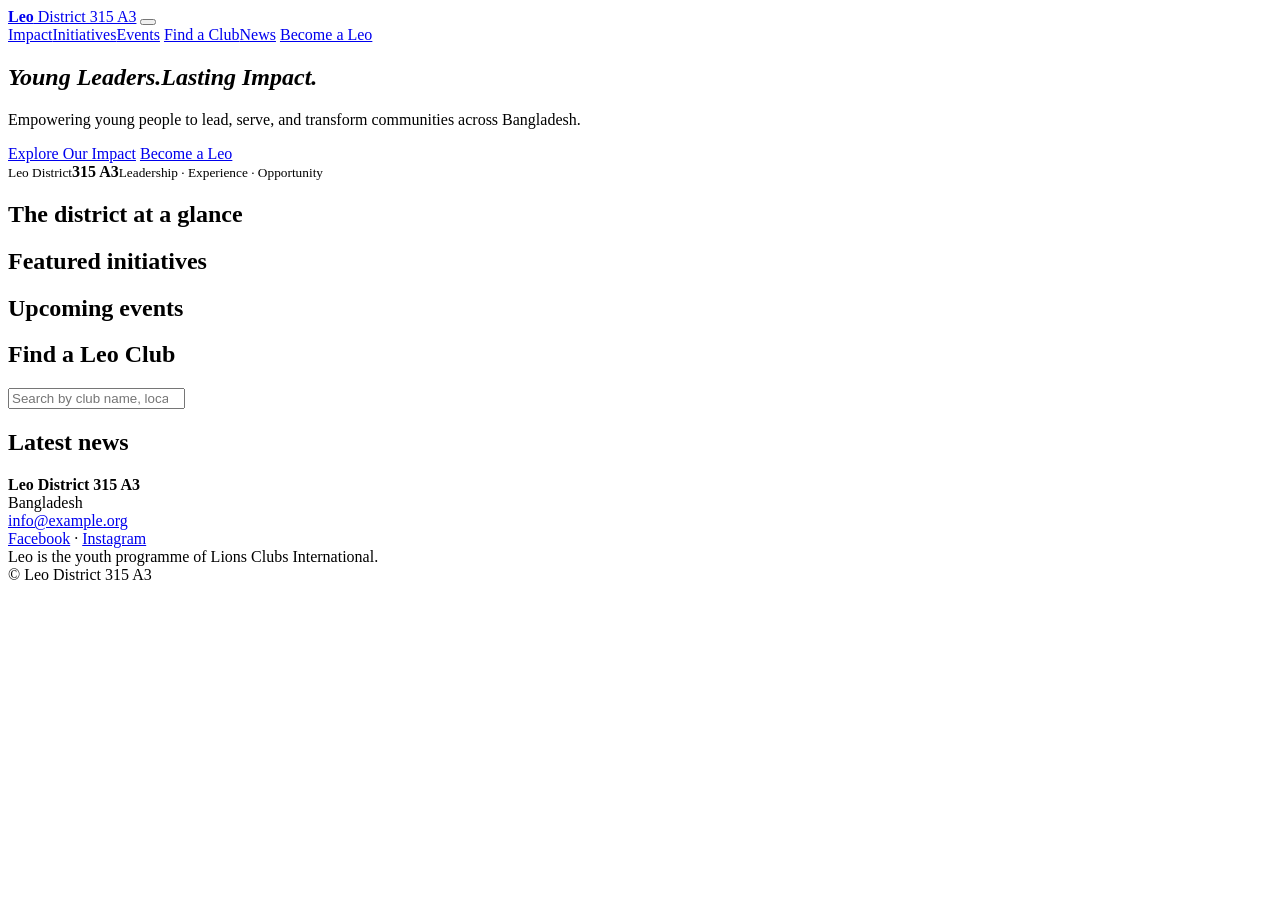
==== index.html @ bff4142a "Add files via upload" ====
<!DOCTYPE html>
<html lang="en">
<head>
<meta charset="utf-8">
<meta name="viewport" content="width=device-width, initial-scale=1">
<title>Leo District 315 A3 | Young Leaders. Lasting Impact.</title>
<meta name="description" content="Official website of Leo District 315 A3, Bangladesh. Empowering young people to lead, serve, and transform communities.">
<link rel="preconnect" href="https://fonts.googleapis.com">
<link rel="preconnect" href="https://fonts.gstatic.com" crossorigin>
<link href="https://fonts.googleapis.com/css2?family=DM+Sans:wght@400;500;700&family=Fraunces:opsz,wght@9..144,600;9..144,800&display=swap" rel="stylesheet">
<link rel="stylesheet" href="assets/css/style.css">
</head>
<body>
<header class="nav" id="nav">
  <a class="brand" href="#top"><b>Leo</b> District 315 A3</a>
  <button class="burger" id="burger" aria-label="Menu" aria-expanded="false"><span></span><span></span></button>
  <nav id="menu">
    <a href="#impact">Impact</a><a href="#initiatives">Initiatives</a><a href="#events">Events</a>
    <a href="#clubs">Find a Club</a><a href="#news">News</a>
    <a class="pill" href="#clubs">Become a Leo</a>
  </nav>
</header>

<main id="top">
<section class="hero">
  <div class="hero-bg"></div>
  <div class="blob b1"></div><div class="blob b2"></div>
  <div class="wrap hero-grid">
    <div>
      <h1><span class="ln"><i>Young Leaders.</i></span><span class="ln"><i>Lasting Impact.</i></span></h1>
      <p class="lede">Empowering young people to lead, serve, and transform communities across Bangladesh.</p>
      <div class="cta">
        <a class="btn gold" href="#impact">Explore Our Impact</a>
        <a class="btn ghost" href="#clubs">Become a Leo</a>
      </div>
    </div>
    <div class="seal" aria-hidden="true">
      <div class="orbit o1"><span></span></div><div class="orbit o2"><span></span></div>
      <div class="core"><small>Leo District</small><strong>315 A3</strong><small>Leadership · Experience · Opportunity</small></div>
    </div>
  </div>
  <a class="scroll" href="#impact" aria-label="Scroll down"></a>
</section>

<section class="stats" id="impact">
  <div class="wrap">
    <h2>The district at a glance</h2>
    <div class="stat-row" id="stats"></div>
    <p class="note" id="statsNote"></p>
  </div>
</section>

<section class="sec" id="initiatives">
  <div class="wrap">
    <h2>Featured initiatives</h2>
    <div class="init-list" id="initiatives-list"></div>
  </div>
</section>

<section class="sec tint" id="events">
  <div class="wrap">
    <h2>Upcoming events</h2>
    <ul class="events" id="events-list"></ul>
  </div>
</section>

<section class="sec" id="clubs">
  <div class="wrap">
    <h2>Find a Leo Club</h2>
    <div class="search">
      <input id="q" type="search" placeholder="Search by club name, location, or institution" aria-label="Search clubs">
      <div class="chips" id="chips"></div>
    </div>
    <div class="clubs" id="clubs-list" aria-live="polite"></div>
  </div>
</section>

<section class="sec tint" id="news">
  <div class="wrap">
    <h2>Latest news</h2>
    <div class="news" id="news-list"></div>
  </div>
</section>
</main>

<footer>
  <div class="wrap foot">
    <div><b>Leo District 315 A3</b><br>Bangladesh</div>
    <div><a href="mailto:info@example.org">info@example.org</a><br><a href="#">Facebook</a> · <a href="#">Instagram</a></div>
    <div>Leo is the youth programme of Lions Clubs International.<br>&copy; <span id="yr"></span> Leo District 315 A3</div>
  </div>
</footer>
<script src="assets/js/data.js"></script>
<script src="assets/js/main.js"></script>
</body>
</html>
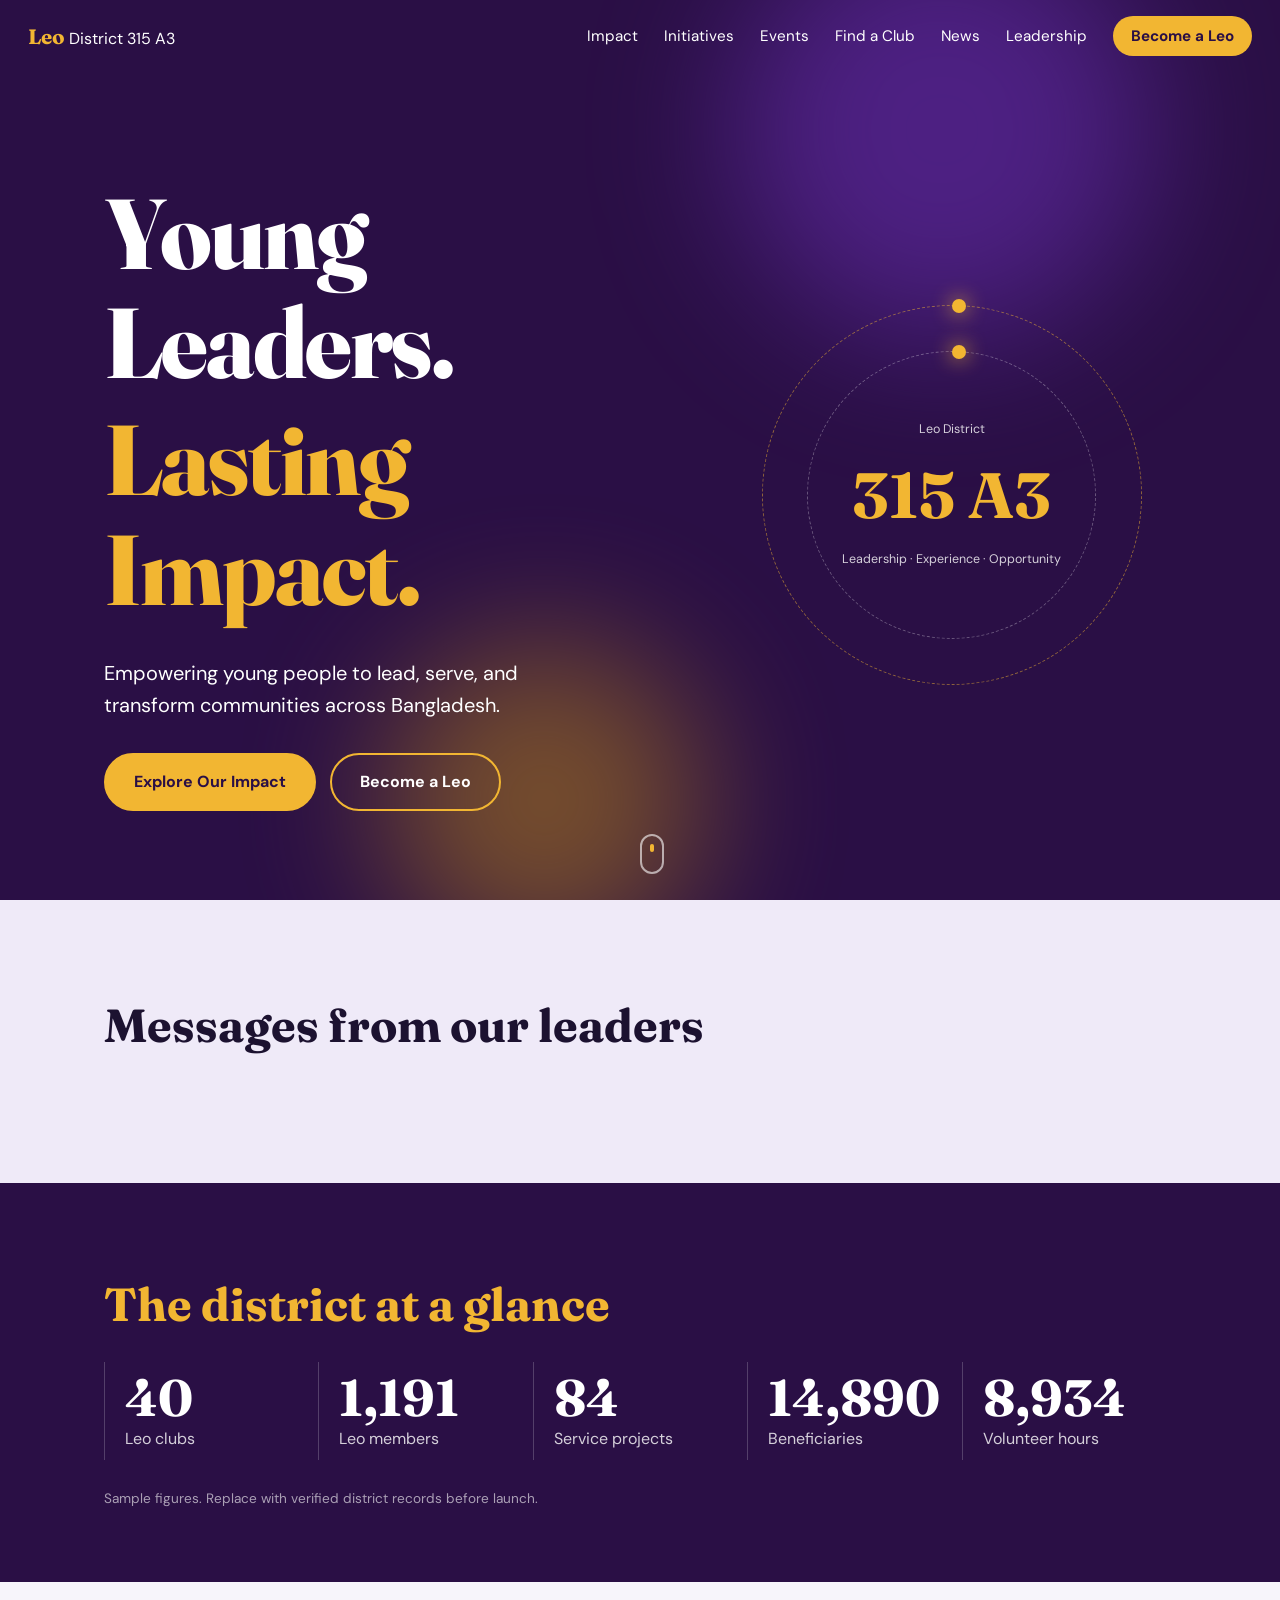
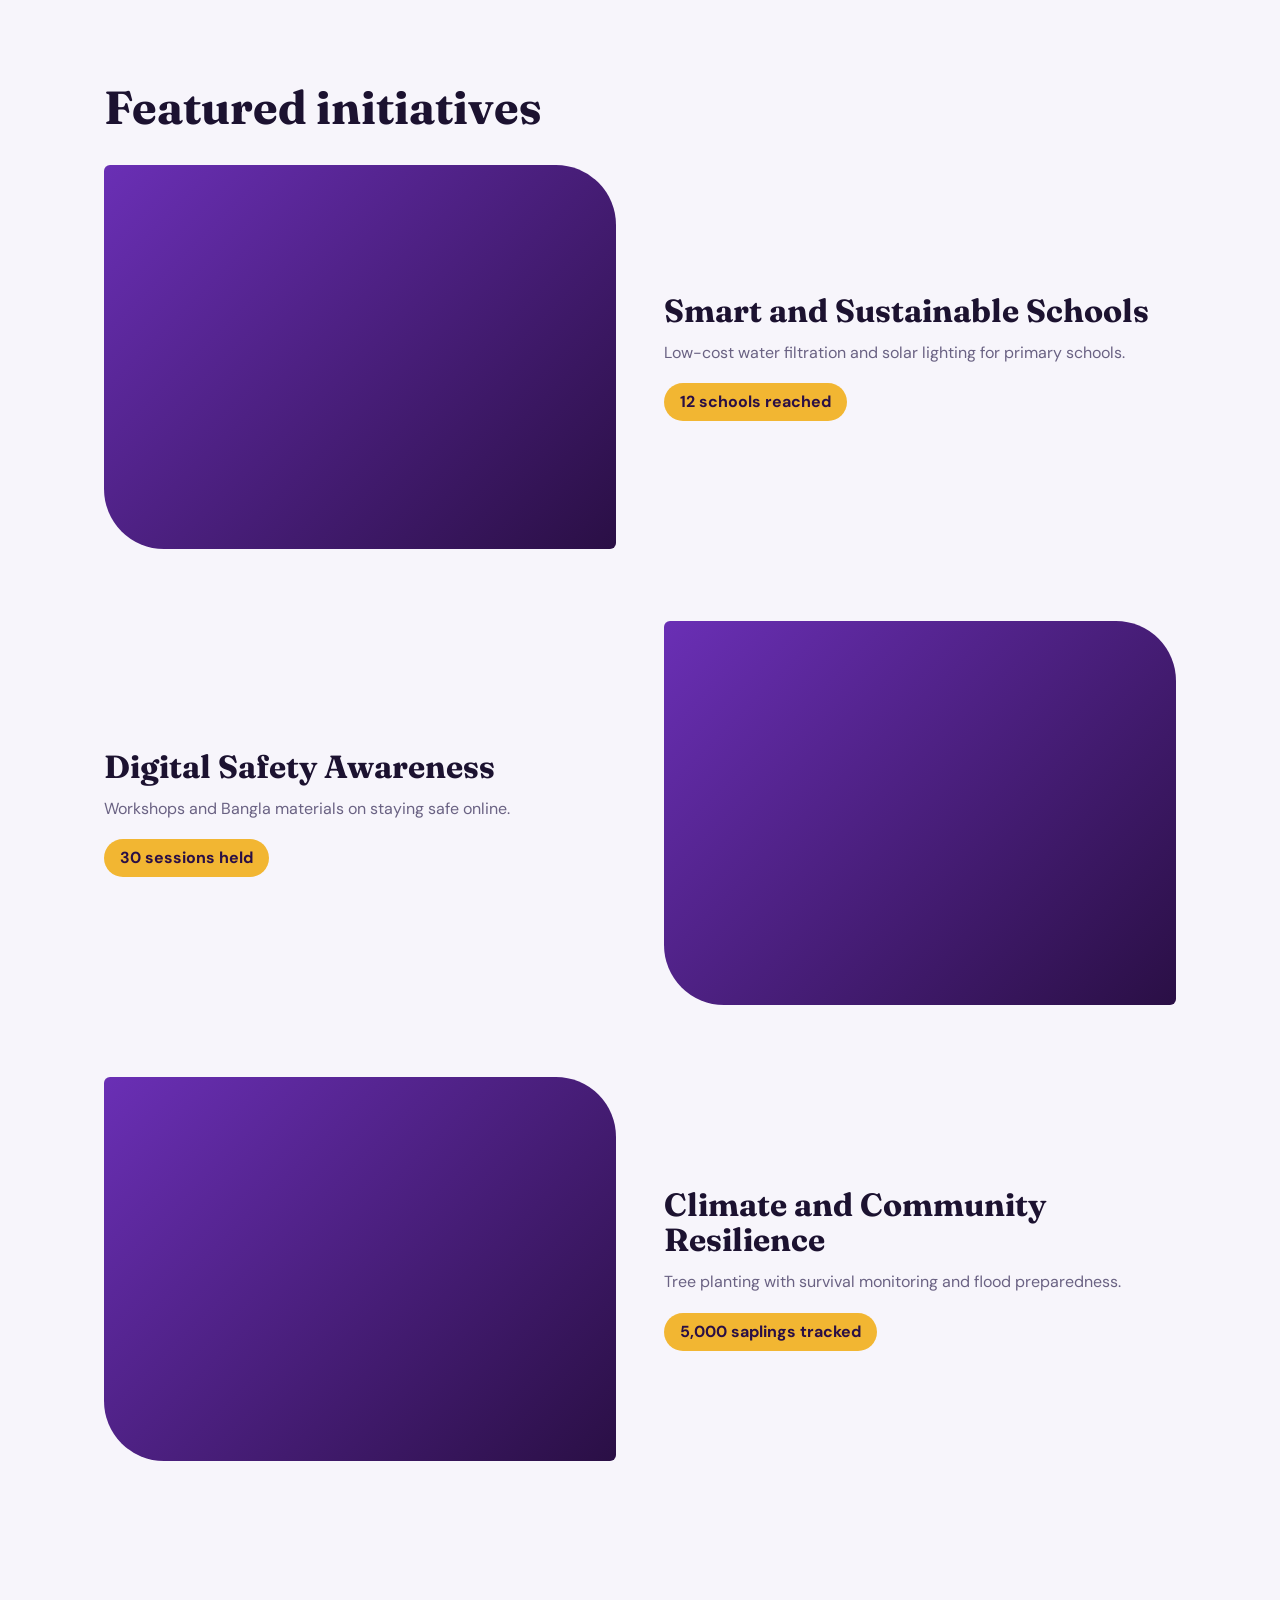
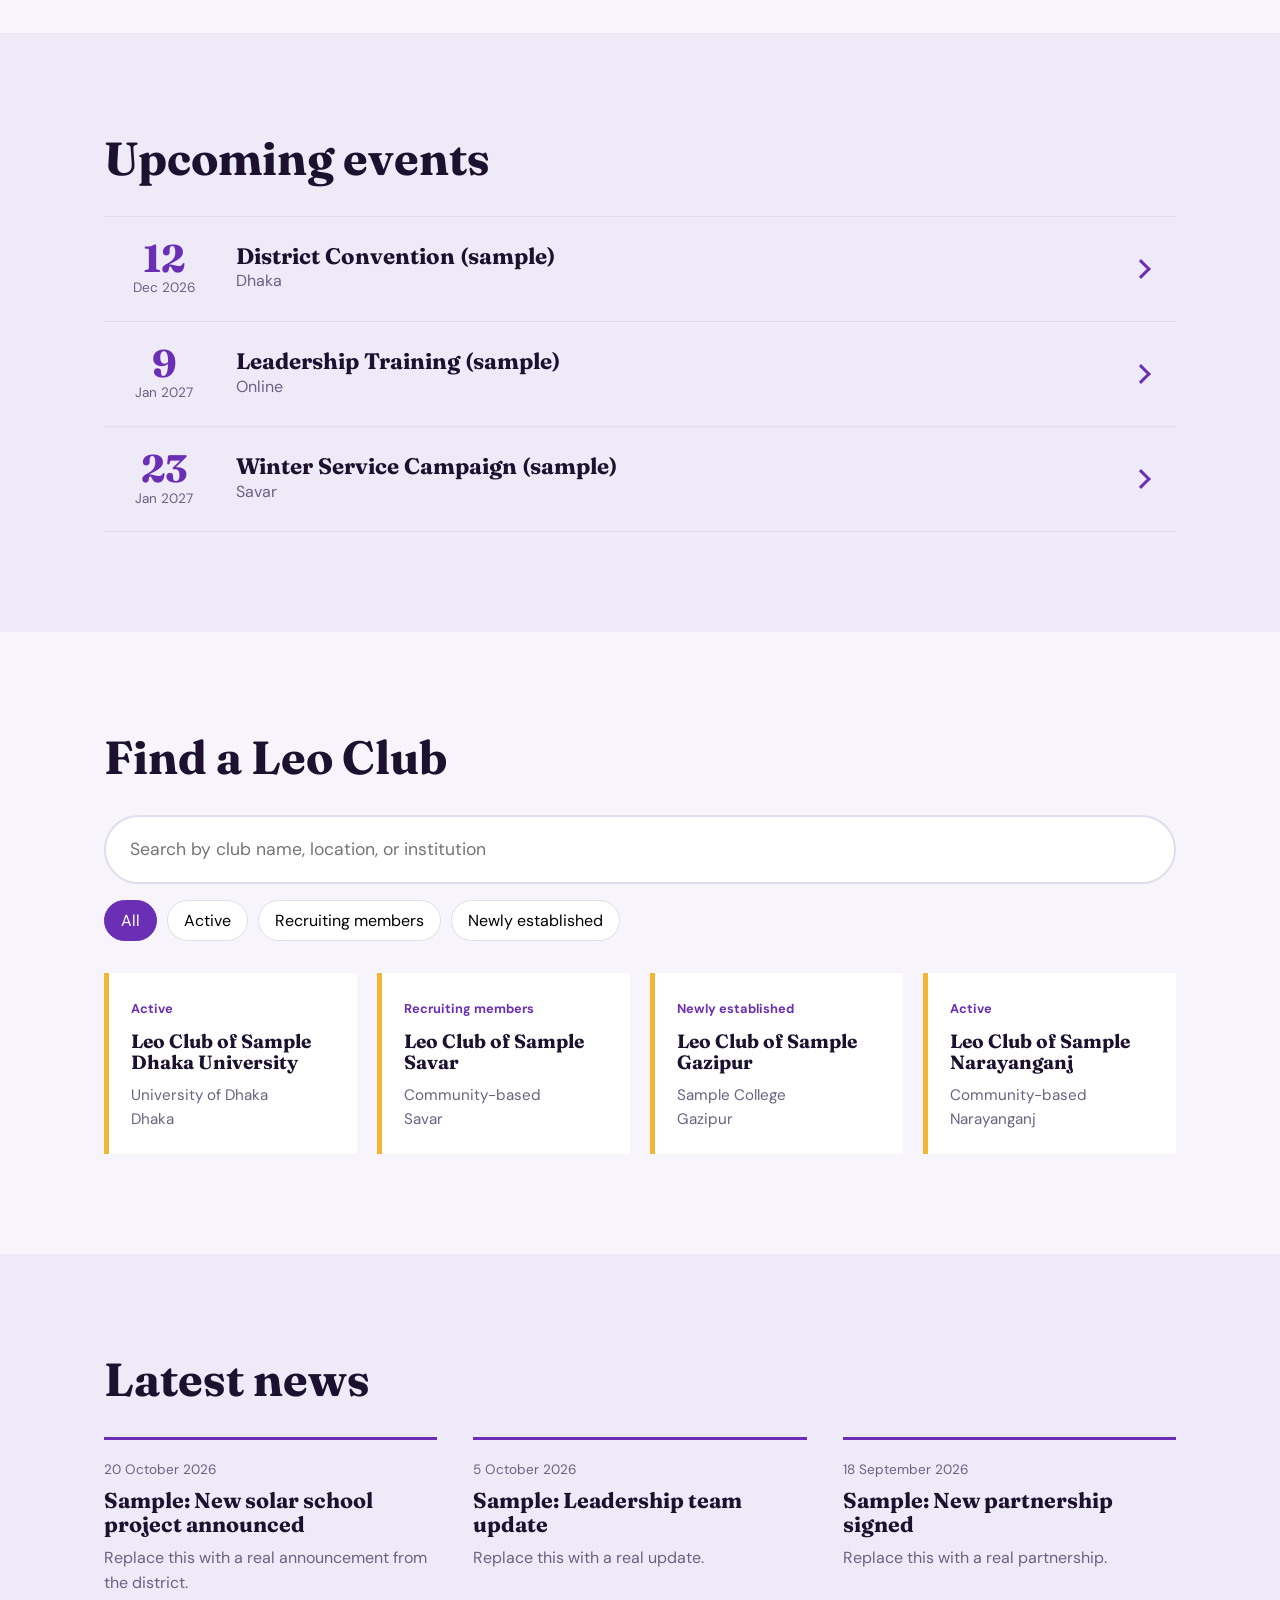
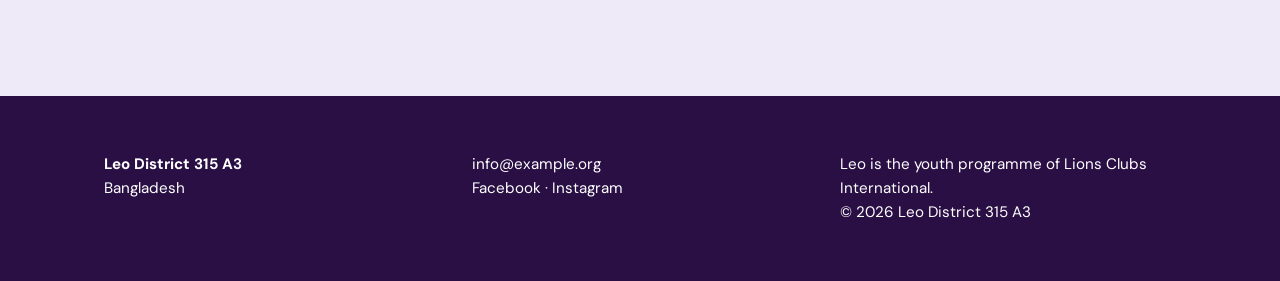
==== commit 24c57240: "Update index.html" ====
--- a/index.html
+++ b/index.html
@@ -9,6 +9,7 @@
 <link rel="preconnect" href="https://fonts.gstatic.com" crossorigin>
 <link href="https://fonts.googleapis.com/css2?family=DM+Sans:wght@400;500;700&family=Fraunces:opsz,wght@9..144,600;9..144,800&display=swap" rel="stylesheet">
 <link rel="stylesheet" href="assets/css/style.css">
+<link rel="stylesheet" href="assets/css/messages.css">
 </head>
 <body>
 <header class="nav" id="nav">
@@ -17,6 +18,7 @@
   <nav id="menu">
     <a href="#impact">Impact</a><a href="#initiatives">Initiatives</a><a href="#events">Events</a>
     <a href="#clubs">Find a Club</a><a href="#news">News</a>
+    <a href="leadership.html">Leadership</a>
     <a class="pill" href="#clubs">Become a Leo</a>
   </nav>
 </header>
@@ -42,6 +44,14 @@
   <a class="scroll" href="#impact" aria-label="Scroll down"></a>
 </section>
 
+<section class="sec tint" id="messages">
+  <div class="wrap">
+    <h2>Messages from our leaders</h2>
+    <div class="msgs" id="messages-list"></div>
+  </div>
+</section>
+
+  
 <section class="stats" id="impact">
   <div class="wrap">
     <h2>The district at a glance</h2>
@@ -92,5 +102,6 @@
 </footer>
 <script src="assets/js/data.js"></script>
 <script src="assets/js/main.js"></script>
+<script src="assets/js/messages.js"></script>
 </body>
 </html>
--- a/assets/css/style.css
+++ b/assets/css/style.css
@@ -0,0 +1,119 @@
+:root{--plum:#2a0f45;--violet:#6a2fb5;--gold:#f2b632;--ink:#1c1230;--bg:#f7f5fb;--mut:#6a6283;--line:#e1dcee}
+*{box-sizing:border-box;margin:0;padding:0}
+html{scroll-behavior:smooth}
+body{font-family:'DM Sans',system-ui,sans-serif;color:var(--ink);background:var(--bg);line-height:1.6;-webkit-font-smoothing:antialiased}
+a{color:inherit;text-decoration:none}
+:focus-visible{outline:3px solid var(--gold);outline-offset:3px}
+.wrap{max-width:1120px;margin:0 auto;padding:0 24px}
+h1,h2,h3{font-family:'Fraunces',Georgia,serif;line-height:1.1}
+h2{font-size:clamp(2rem,4vw,2.9rem);margin-bottom:2rem}
+
+/* Nav */
+.nav{position:fixed;inset:0 0 auto;z-index:50;display:flex;justify-content:space-between;align-items:center;padding:16px 28px;color:#fff;transition:.35s}
+.nav.solid{background:rgba(42,15,69,.9);backdrop-filter:blur(12px);padding:10px 28px}
+.brand b{color:var(--gold);font-family:'Fraunces',serif;font-size:1.3rem}
+.nav nav{display:flex;gap:26px;align-items:center;font-size:.95rem}
+.nav nav a:not(.pill){position:relative}
+.nav nav a:not(.pill)::after{content:"";position:absolute;left:0;bottom:-4px;height:2px;width:100%;background:var(--gold);transform:scaleX(0);transform-origin:left;transition:.3s}
+.nav nav a:hover::after{transform:scaleX(1)}
+.pill{background:var(--gold);color:var(--plum);padding:8px 18px;border-radius:99px;font-weight:700;transition:.25s}
+.pill:hover{transform:translateY(-2px)}
+.burger{display:none;background:none;border:0;width:32px;height:24px;position:relative;cursor:pointer}
+.burger span{position:absolute;left:4px;right:4px;height:2px;background:#fff;transition:.3s}
+.burger span:first-child{top:7px}.burger span:last-child{top:15px}
+.nav.open .burger span:first-child{top:11px;transform:rotate(45deg)}
+.nav.open .burger span:last-child{top:11px;transform:rotate(-45deg)}
+
+/* Hero */
+.hero{position:relative;min-height:100svh;display:flex;align-items:center;color:#fff;background:var(--plum);overflow:hidden}
+.hero-bg{position:absolute;inset:0;background:linear-gradient(115deg,rgba(42,15,69,.94) 35%,rgba(42,15,69,.55)),url(../img/hero.jpg) center/cover}
+.blob{position:absolute;border-radius:50%;filter:blur(70px);opacity:.55;animation:drift 14s ease-in-out infinite alternate}
+.b1{width:420px;height:420px;background:var(--violet);top:-80px;right:10%}
+.b2{width:320px;height:320px;background:#b3801a;bottom:-60px;left:30%;animation-delay:-6s}
+@keyframes drift{to{transform:translate(60px,40px) scale(1.15)}}
+.hero-grid{position:relative;display:grid;grid-template-columns:1.3fr 1fr;gap:40px;align-items:center;padding-top:90px}
+h1{font-size:clamp(3rem,8vw,6.2rem);font-weight:800;letter-spacing:-.02em}
+.ln{display:block;overflow:hidden;padding-bottom:.08em}
+.ln i{display:block;font-style:normal;transform:translateY(110%);animation:rise 1s cubic-bezier(.2,.8,.2,1) forwards}
+.ln:nth-child(2) i{animation-delay:.18s;color:var(--gold)}
+@keyframes rise{to{transform:none}}
+.lede{max-width:34ch;font-size:1.25rem;margin:1.6rem 0 2rem;opacity:0;animation:fade .9s .6s forwards}
+.cta{display:flex;gap:14px;flex-wrap:wrap;opacity:0;animation:fade .9s .8s forwards}
+@keyframes fade{to{opacity:1}}
+.btn{padding:14px 28px;border-radius:99px;font-weight:700;transition:.25s;border:2px solid var(--gold)}
+.btn.gold{background:var(--gold);color:var(--plum)}
+.btn.ghost{color:#fff}
+.btn:hover{transform:translateY(-3px);box-shadow:0 10px 30px rgba(242,182,50,.3)}
+.btn.ghost:hover{background:var(--gold);color:var(--plum)}
+.seal{position:relative;aspect-ratio:1;max-width:380px;justify-self:center;width:100%;display:grid;place-items:center}
+.orbit{position:absolute;inset:0;border:1px dashed rgba(242,182,50,.5);border-radius:50%;animation:spin 24s linear infinite}
+.orbit.o2{inset:12%;animation-duration:16s;animation-direction:reverse;border-color:rgba(255,255,255,.3)}
+.orbit span{position:absolute;top:-7px;left:50%;width:14px;height:14px;border-radius:50%;background:var(--gold);box-shadow:0 0 20px var(--gold)}
+@keyframes spin{to{transform:rotate(360deg)}}
+.core{text-align:center;display:grid;gap:4px;padding:0 14%}
+.core strong{font-family:'Fraunces',serif;font-size:clamp(2.6rem,6vw,4rem);color:var(--gold)}
+.core small{font-size:.78rem;opacity:.8}
+.scroll{position:absolute;bottom:26px;left:50%;width:24px;height:40px;border:2px solid rgba(255,255,255,.6);border-radius:14px}
+.scroll::after{content:"";position:absolute;left:50%;top:8px;width:4px;height:8px;margin-left:-2px;border-radius:2px;background:var(--gold);animation:dot 1.6s infinite}
+@keyframes dot{60%{transform:translateY(14px);opacity:0}}
+
+/* Stats */
+.stats{background:var(--plum);color:#fff;padding:96px 0 72px}
+.stats h2{color:var(--gold)}
+.stat-row{display:grid;grid-template-columns:repeat(5,1fr)}
+.stat{padding:8px 20px;border-left:1px solid rgba(255,255,255,.2)}
+.stat strong{display:block;font-family:'Fraunces',serif;font-size:clamp(2rem,4vw,3.2rem);line-height:1.1}
+.stat span{opacity:.8}
+.note{margin-top:28px;font-size:.85rem;opacity:.6}
+
+/* Sections */
+.sec{padding:100px 0}.tint{background:#efeaf8}
+.init{display:grid;grid-template-columns:1fr 1fr;gap:48px;align-items:center;margin-bottom:72px;opacity:0;transform:translateY(40px);transition:1s cubic-bezier(.2,.8,.2,1)}
+.init.in{opacity:1;transform:none}
+.init.flip .ph{order:2}
+.ph{aspect-ratio:4/3;border-radius:6px 60px 6px 60px;background:linear-gradient(135deg,var(--violet),var(--plum)) center/cover;overflow:hidden;transition:.5s}
+.init:hover .ph{border-radius:60px 6px 60px 6px}
+.init h3{font-size:2rem;margin-bottom:12px}
+.init p{color:var(--mut);max-width:42ch}
+.res{display:inline-block;margin-top:18px;padding:6px 16px;background:var(--gold);color:var(--plum);font-weight:700;border-radius:99px}
+
+.events{list-style:none}
+.events a{display:grid;grid-template-columns:96px 1fr 30px;gap:24px;align-items:center;padding:22px 12px;border-top:1px solid var(--line);transition:.3s}
+.events li:last-child a{border-bottom:1px solid var(--line)}
+.events a:hover{background:#fff;padding-left:28px}
+.events time{display:grid;text-align:center;font-size:.85rem;color:var(--mut)}
+.events time b{font-family:'Fraunces',serif;font-size:2.4rem;color:var(--violet);line-height:1}
+.events h3{font-size:1.4rem}.events span{color:var(--mut)}
+.arr{width:14px;height:14px;border:solid var(--violet);border-width:3px 3px 0 0;transform:rotate(45deg);transition:.3s}
+.events a:hover .arr{transform:rotate(45deg) translate(4px,-4px)}
+
+.search{display:grid;gap:16px;margin-bottom:32px}
+#q{width:100%;padding:18px 24px;font:inherit;font-size:1.1rem;border:2px solid var(--line);border-radius:99px;background:#fff;transition:.25s}
+#q:focus{outline:none;border-color:var(--violet);box-shadow:0 0 0 5px rgba(106,47,181,.15)}
+.chips{display:flex;flex-wrap:wrap;gap:10px}
+.chip{font:inherit;padding:7px 16px;border-radius:99px;border:1px solid var(--line);background:#fff;cursor:pointer;transition:.2s}
+.chip.on,.chip:hover{background:var(--violet);color:#fff;border-color:var(--violet)}
+.clubs{display:grid;grid-template-columns:repeat(auto-fill,minmax(250px,1fr));gap:20px}
+.club{background:#fff;border-left:5px solid var(--gold);padding:22px;transition:.3s;animation:fade .5s both}
+.club:hover{transform:translateY(-6px);box-shadow:0 14px 34px rgba(42,15,69,.14)}
+.club h3{font-size:1.2rem;margin:10px 0}.club p{color:var(--mut);font-size:.95rem}
+.badge{font-size:.8rem;font-weight:700;color:var(--violet)}
+.empty{grid-column:1/-1;color:var(--mut)}
+
+.news{display:grid;grid-template-columns:repeat(3,1fr);gap:36px}
+.news article{border-top:3px solid var(--violet);padding-top:16px}
+.news time{font-size:.85rem;color:var(--mut)}
+.news h3{font-size:1.35rem;margin:8px 0}.news p{color:var(--mut)}
+
+footer{background:var(--plum);color:#fff;padding:56px 0;font-size:.95rem}
+.foot{display:grid;grid-template-columns:repeat(3,1fr);gap:32px}
+footer a:hover{color:var(--gold)}
+
+@media(max-width:860px){
+  .hero-grid,.init{grid-template-columns:1fr}.seal{max-width:240px}.init.flip .ph{order:0}
+  .stat-row{grid-template-columns:repeat(2,1fr);row-gap:28px}.news,.foot{grid-template-columns:1fr}
+  .burger{display:block}
+  .nav nav{position:absolute;top:100%;left:0;right:0;flex-direction:column;background:var(--plum);padding:20px;display:none}
+  .nav.open nav{display:flex}.nav.open{background:var(--plum)}
+}
+@media(prefers-reduced-motion:reduce){*{animation-duration:.01ms!important;animation-delay:0s!important;transition:none!important}.init{opacity:1;transform:none}}
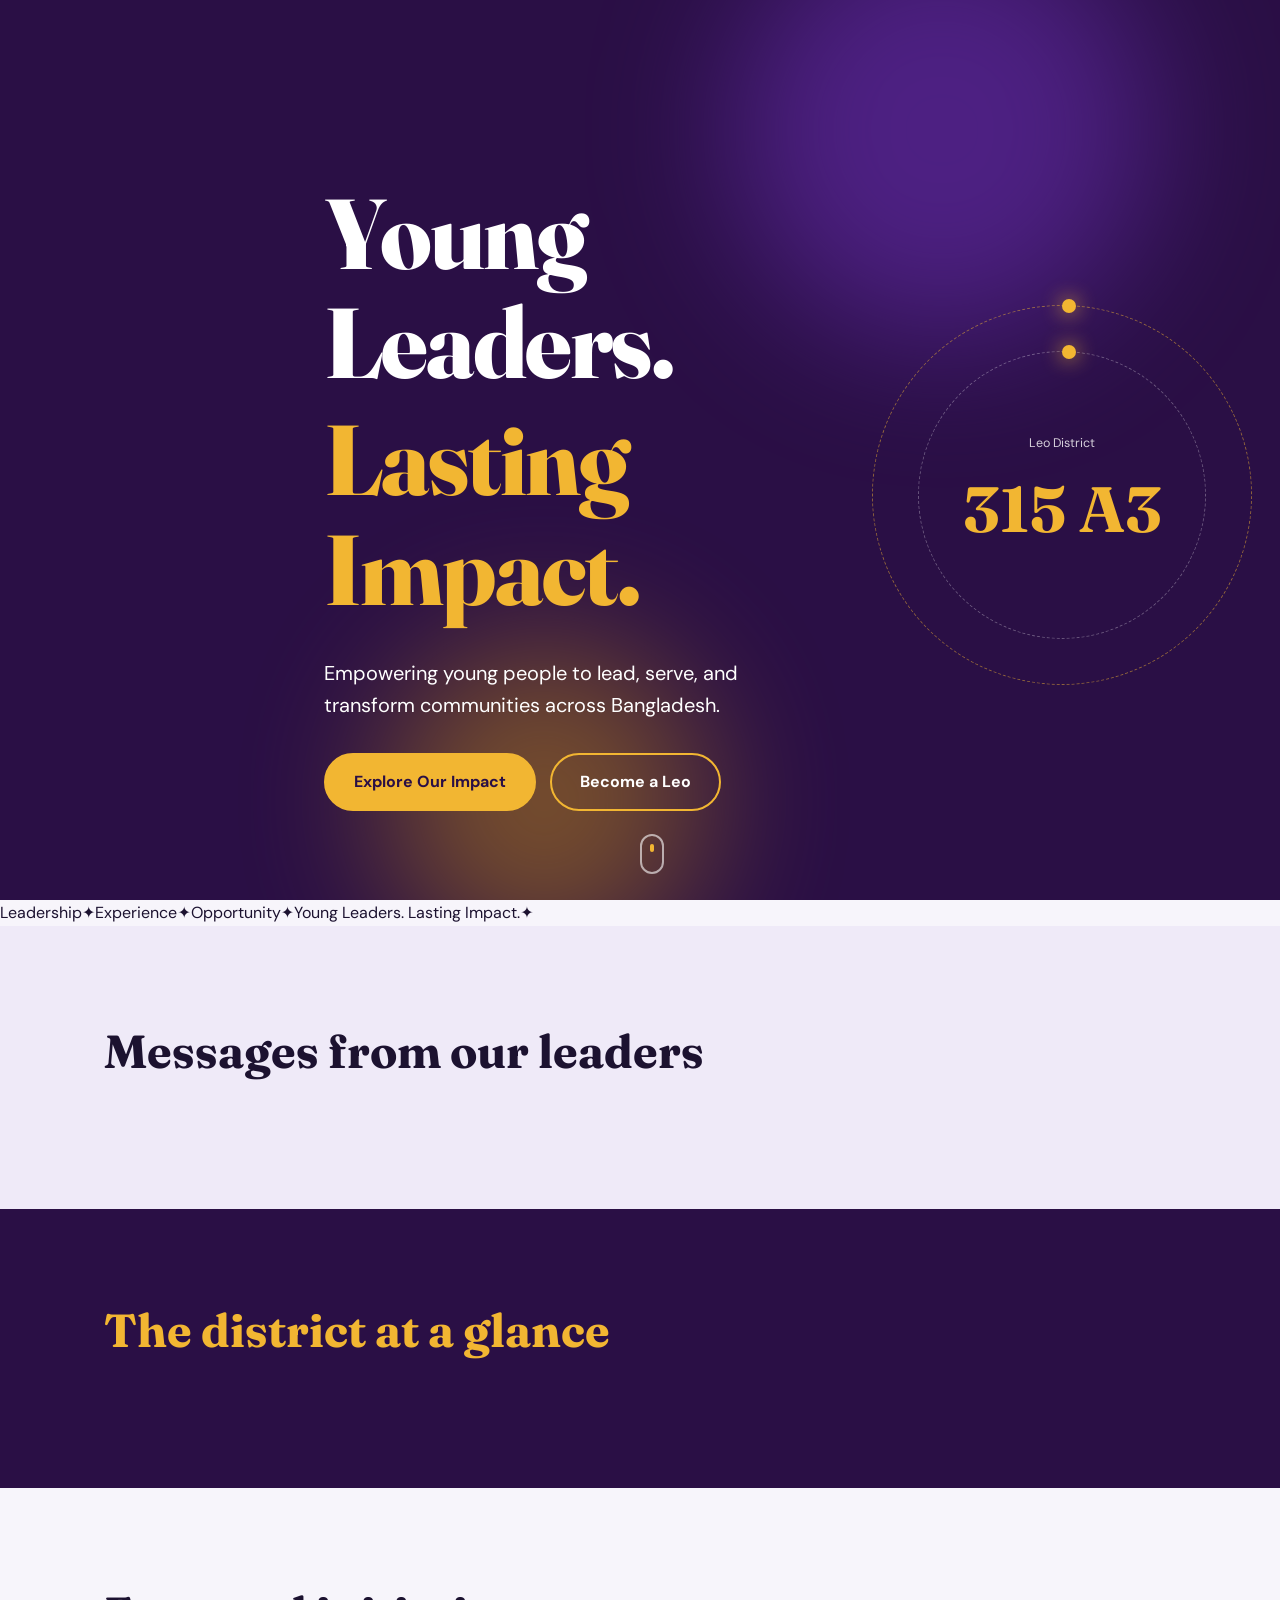
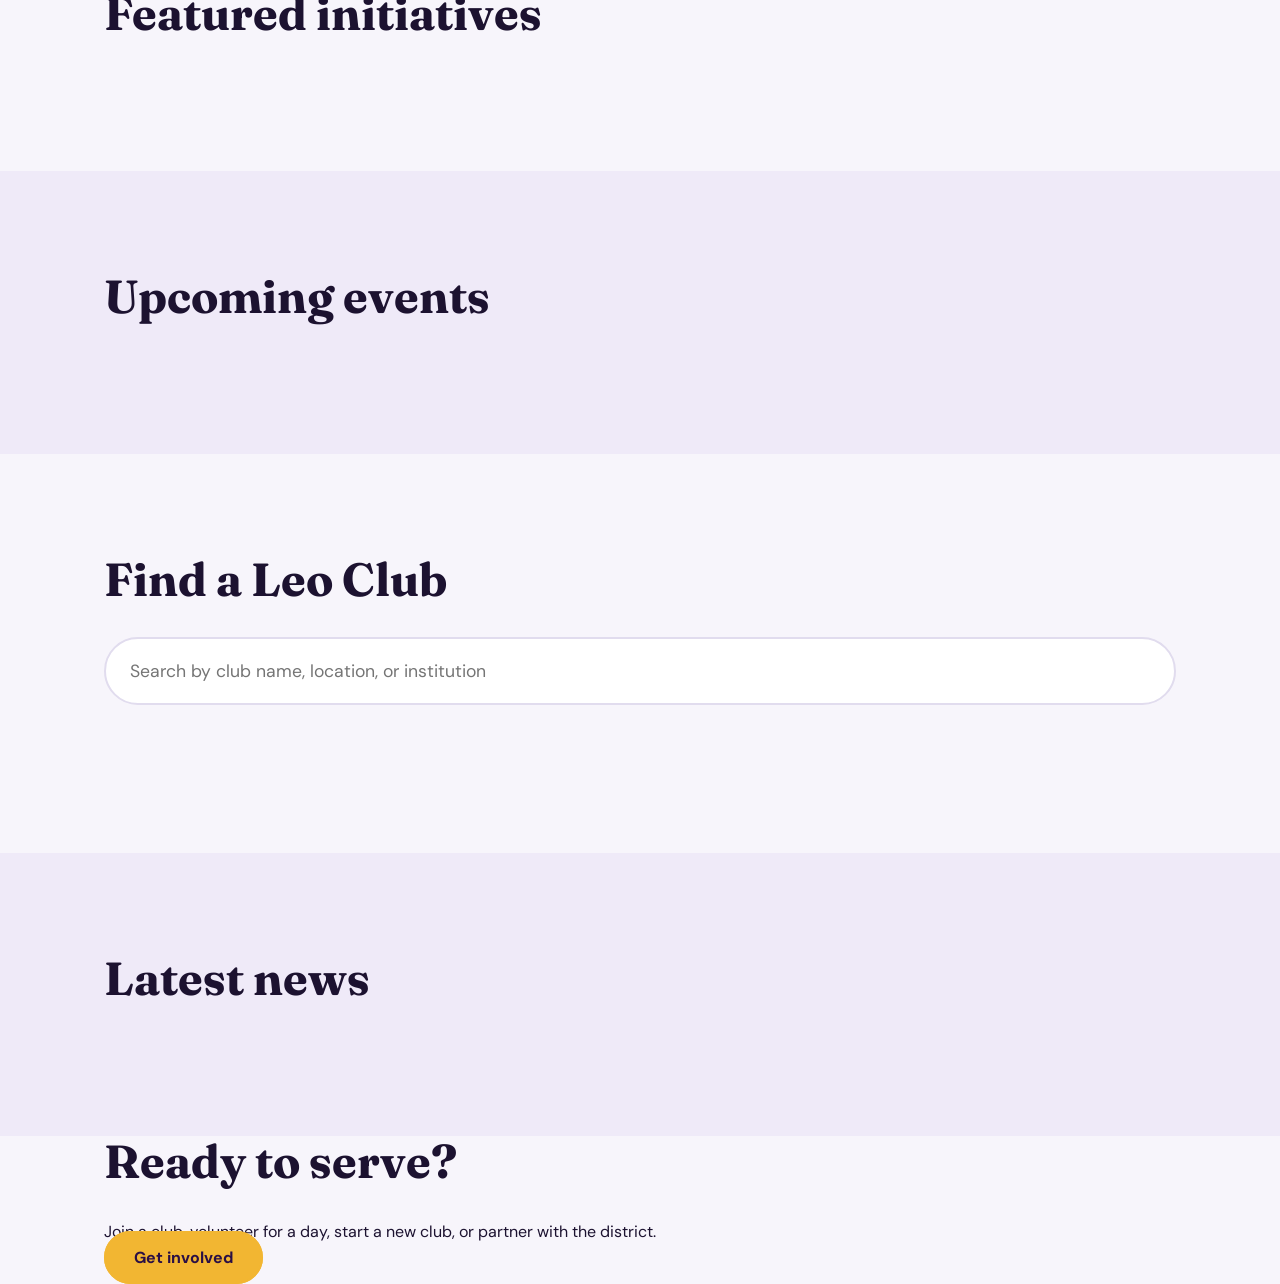
==== commit f72642c1: "Update index.html" ====
--- a/index.html
+++ b/index.html
@@ -5,103 +5,80 @@
 <meta name="viewport" content="width=device-width, initial-scale=1">
 <title>Leo District 315 A3 | Young Leaders. Lasting Impact.</title>
 <meta name="description" content="Official website of Leo District 315 A3, Bangladesh. Empowering young people to lead, serve, and transform communities.">
+<meta property="og:title" content="Leo District 315 A3 | Young Leaders. Lasting Impact.">
+<meta property="og:description" content="Official website of Leo District 315 A3, Bangladesh. Empowering young people to lead, serve, and transform communities.">
+<meta property="og:image" content="https://leo315a3.vercel.app/assets/img/hero.jpg">
+<link rel="icon" href="assets/img/logos/leo.svg">
 <link rel="preconnect" href="https://fonts.googleapis.com">
 <link rel="preconnect" href="https://fonts.gstatic.com" crossorigin>
 <link href="https://fonts.googleapis.com/css2?family=DM+Sans:wght@400;500;700&family=Fraunces:opsz,wght@9..144,600;9..144,800&display=swap" rel="stylesheet">
 <link rel="stylesheet" href="assets/css/style.css">
-<link rel="stylesheet" href="assets/css/messages.css">
 </head>
-<body>
-<header class="nav" id="nav">
-  <a class="brand" href="#top"><b>Leo</b> District 315 A3</a>
-  <button class="burger" id="burger" aria-label="Menu" aria-expanded="false"><span></span><span></span></button>
-  <nav id="menu">
-    <a href="#impact">Impact</a><a href="#initiatives">Initiatives</a><a href="#events">Events</a>
-    <a href="#clubs">Find a Club</a><a href="#news">News</a>
-    <a href="leadership.html">Leadership</a>
-    <a class="pill" href="#clubs">Become a Leo</a>
-  </nav>
-</header>
-
+<body data-page="home">
 <main id="top">
 <section class="hero">
-  <div class="hero-bg"></div>
+  <div class="hero-bg"></div><canvas class="fx"></canvas>
   <div class="blob b1"></div><div class="blob b2"></div>
   <div class="wrap hero-grid">
     <div>
-      <h1><span class="ln"><i>Young Leaders.</i></span><span class="ln"><i>Lasting Impact.</i></span></h1>
+      <h1><span class="ln"><i>Young Leaders.</i></span><span class="ln"><i class="gold-text">Lasting Impact.</i></span></h1>
       <p class="lede">Empowering young people to lead, serve, and transform communities across Bangladesh.</p>
       <div class="cta">
         <a class="btn gold" href="#impact">Explore Our Impact</a>
-        <a class="btn ghost" href="#clubs">Become a Leo</a>
+        <a class="btn ghost" href="join.html">Become a Leo</a>
       </div>
     </div>
     <div class="seal" aria-hidden="true">
       <div class="orbit o1"><span></span></div><div class="orbit o2"><span></span></div>
-      <div class="core"><small>Leo District</small><strong>315 A3</strong><small>Leadership · Experience · Opportunity</small></div>
+      <div class="core"><div class="logos" id="sealLogos"></div><small>Leo District</small><strong>315 A3</strong></div>
     </div>
   </div>
-  <a class="scroll" href="#impact" aria-label="Scroll down"></a>
+  <a class="scroll" href="#messages" aria-label="Scroll down"></a>
 </section>
+<div class="ticker" aria-hidden="true"><div class="tk" id="tk"><span>Leadership</span><span>&#10022;</span><span>Experience</span><span>&#10022;</span><span>Opportunity</span><span>&#10022;</span><span>Young Leaders. Lasting Impact.</span><span>&#10022;</span></div></div>
 
-<section class="sec tint" id="messages">
-  <div class="wrap">
-    <h2>Messages from our leaders</h2>
-    <div class="msgs" id="messages-list"></div>
+<section class="sec tint" id="messages"><div class="wrap">
+  <h2>Messages from our leaders</h2>
+  <div class="msgs" id="messages-list"></div>
+</div></section>
+
+<section class="stats" id="impact"><div class="wrap">
+  <h2>The district at a glance</h2>
+  <div class="stat-row" id="stats"></div>
+  <p class="note" id="statsNote"></p>
+</div></section>
+
+<section class="sec" id="initiatives"><div class="wrap">
+  <h2>Featured initiatives</h2>
+  <div class="init-list" id="initiatives-list"></div>
+</div></section>
+
+<section class="sec tint" id="events"><div class="wrap">
+  <h2>Upcoming events</h2>
+  <ul class="events" id="events-list"></ul>
+</div></section>
+
+<section class="sec" id="clubs"><div class="wrap">
+  <h2>Find a Leo Club</h2>
+  <div class="search">
+    <input id="q" type="search" placeholder="Search by club name, location, or institution" aria-label="Search clubs">
+    <div class="chips" id="chips"></div>
   </div>
-</section>
+  <div class="clubs" id="clubs-list" aria-live="polite"></div>
+</div></section>
 
-  
-<section class="stats" id="impact">
-  <div class="wrap">
-    <h2>The district at a glance</h2>
-    <div class="stat-row" id="stats"></div>
-    <p class="note" id="statsNote"></p>
-  </div>
-</section>
+<section class="sec tint" id="news"><div class="wrap">
+  <h2>Latest news</h2>
+  <div class="news" id="news-list"></div>
+</div></section>
 
-<section class="sec" id="initiatives">
-  <div class="wrap">
-    <h2>Featured initiatives</h2>
-    <div class="init-list" id="initiatives-list"></div>
-  </div>
-</section>
-
-<section class="sec tint" id="events">
-  <div class="wrap">
-    <h2>Upcoming events</h2>
-    <ul class="events" id="events-list"></ul>
-  </div>
-</section>
-
-<section class="sec" id="clubs">
-  <div class="wrap">
-    <h2>Find a Leo Club</h2>
-    <div class="search">
-      <input id="q" type="search" placeholder="Search by club name, location, or institution" aria-label="Search clubs">
-      <div class="chips" id="chips"></div>
-    </div>
-    <div class="clubs" id="clubs-list" aria-live="polite"></div>
-  </div>
-</section>
-
-<section class="sec tint" id="news">
-  <div class="wrap">
-    <h2>Latest news</h2>
-    <div class="news" id="news-list"></div>
-  </div>
-</section>
+<section class="cta-band"><div class="wrap">
+  <h2>Ready to serve?</h2>
+  <p>Join a club, volunteer for a day, start a new club, or partner with the district.</p>
+  <a class="btn gold" href="join.html">Get involved</a>
+</div></section>
 </main>
-
-<footer>
-  <div class="wrap foot">
-    <div><b>Leo District 315 A3</b><br>Bangladesh</div>
-    <div><a href="mailto:info@example.org">info@example.org</a><br><a href="#">Facebook</a> · <a href="#">Instagram</a></div>
-    <div>Leo is the youth programme of Lions Clubs International.<br>&copy; <span id="yr"></span> Leo District 315 A3</div>
-  </div>
-</footer>
 <script src="assets/js/data.js"></script>
 <script src="assets/js/main.js"></script>
-<script src="assets/js/messages.js"></script>
 </body>
 </html>
